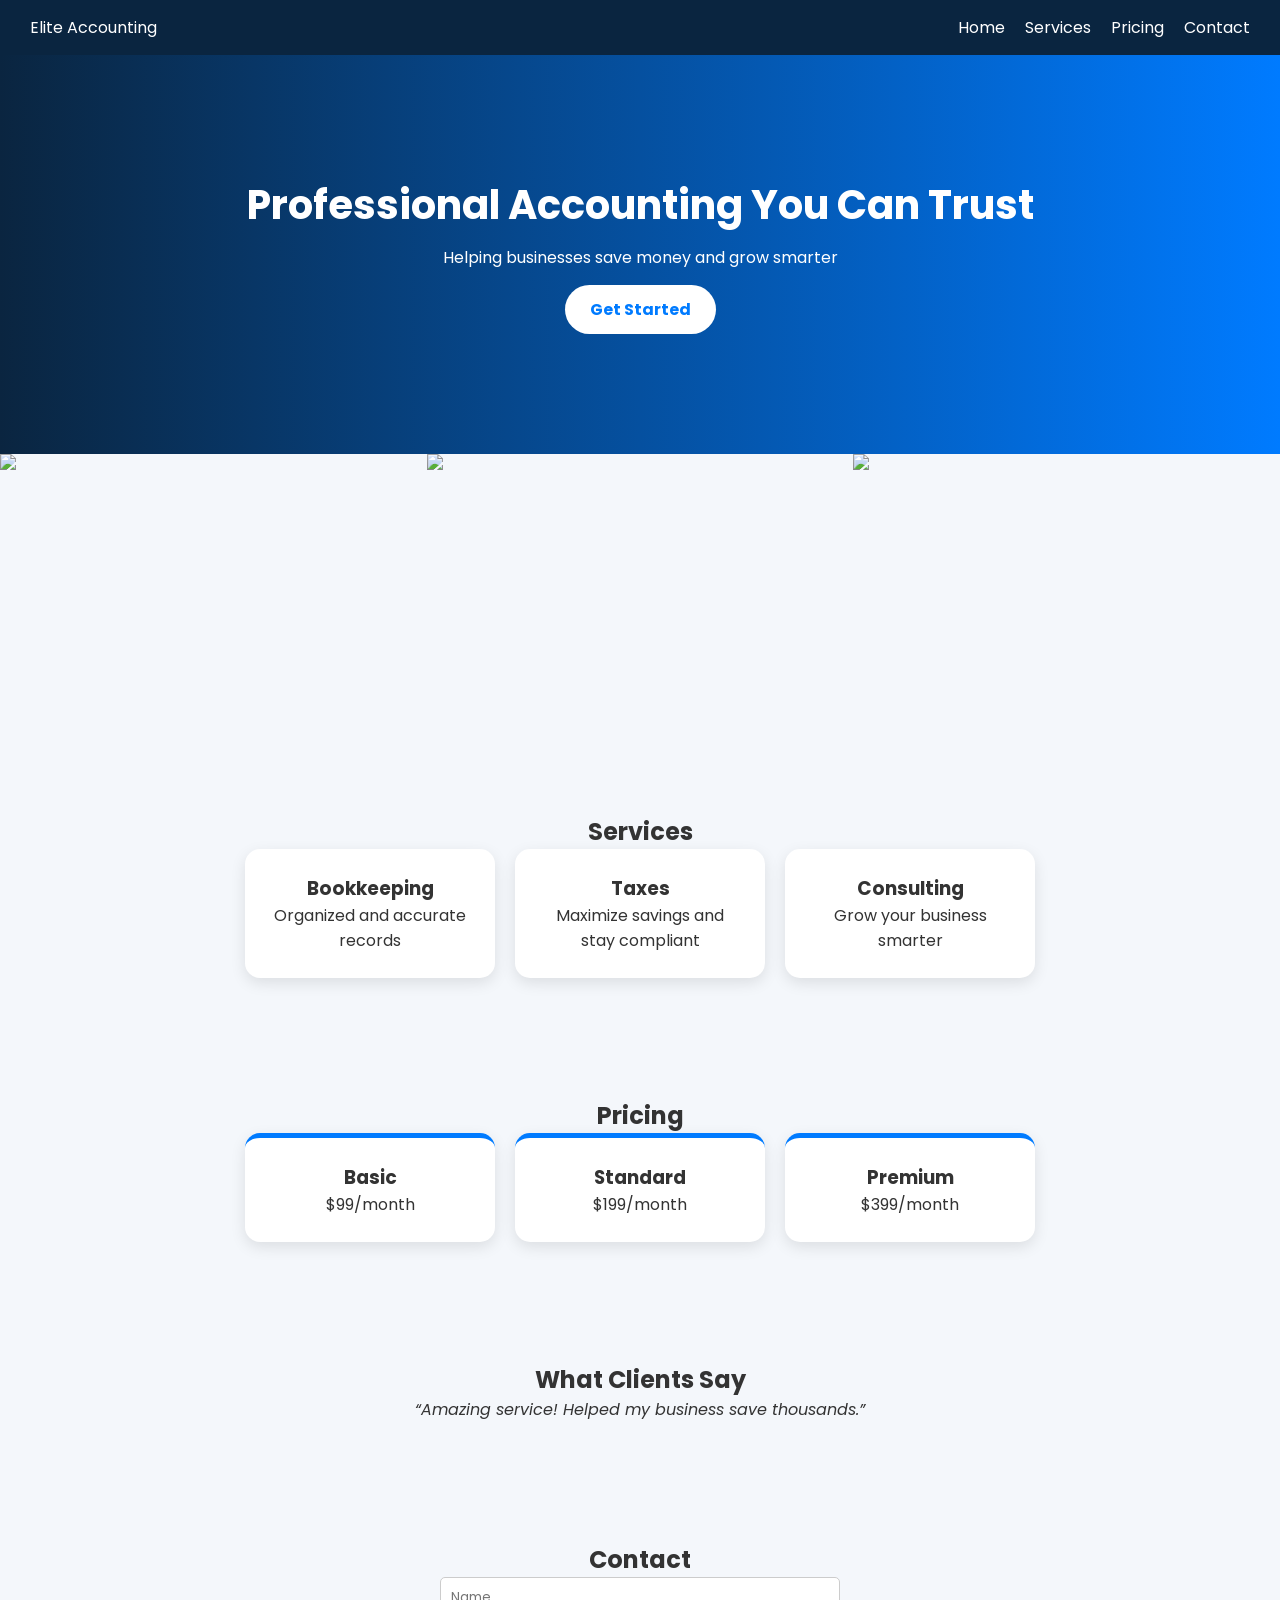
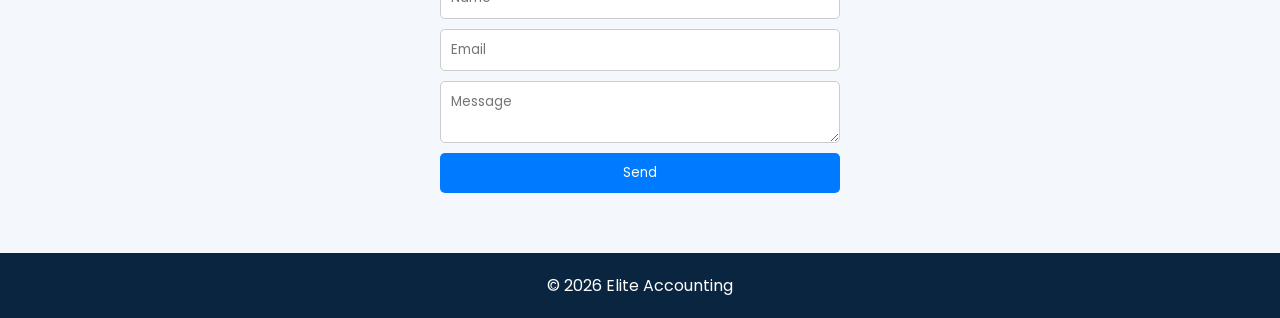
==== index.html @ b1a3c65c "Create index.html" ====
<!DOCTYPE html>
<html lang="en">
<head>
  <meta charset="UTF-8">
  <meta name="viewport" content="width=device-width, initial-scale=1.0">
  <title>Elite Accounting Solutions</title>
  <link href="https://fonts.googleapis.com/css2?family=Poppins:wght@300;500;700&display=swap" rel="stylesheet">
  <style>
    *{margin:0;padding:0;box-sizing:border-box;font-family:'Poppins',sans-serif}
    body{background:#f4f7fb;color:#333}

    /* NAV */
    .navbar{display:flex;justify-content:space-between;align-items:center;padding:15px 30px;background:#0a2540;color:#fff}
    .nav-links{display:flex;gap:20px;list-style:none}
    .nav-links a{color:#fff;text-decoration:none}
    .menu-toggle{display:none;font-size:24px;cursor:pointer}

    /* HERO */
    .hero{padding:120px 20px;text-align:center;background:linear-gradient(to right,#0a2540,#007bff);color:#fff}
    .hero h1{font-size:40px;margin-bottom:10px}
    .btn{display:inline-block;margin-top:15px;padding:12px 25px;background:#fff;color:#007bff;border-radius:25px;text-decoration:none;font-weight:bold}

    /* SLIDER */
    .slider{position:relative;max-width:100%;height:300px;overflow:hidden}
    .slides{display:flex;transition:0.5s}
    .slides img{width:100%;object-fit:cover}

    /* SECTIONS */
    section{padding:60px 20px;text-align:center}
    .grid{display:flex;gap:20px;justify-content:center;flex-wrap:wrap}
    .card{background:#fff;padding:25px;border-radius:15px;box-shadow:0 5px 15px rgba(0,0,0,0.1);width:250px}

    /* PRICING */
    .pricing .card{border-top:5px solid #007bff}

    /* TESTIMONIALS */
    .testimonial{max-width:600px;margin:auto;font-style:italic}

    /* CONTACT */
    form{max-width:400px;margin:auto;display:flex;flex-direction:column;gap:10px}
    input,textarea{padding:10px;border-radius:5px;border:1px solid #ccc}
    button{padding:10px;background:#007bff;color:#fff;border:none;border-radius:5px;cursor:pointer}

    footer{background:#0a2540;color:#fff;padding:20px;text-align:center}

    /* MOBILE */
    @media(max-width:768px){
      .nav-links{display:none;flex-direction:column;position:absolute;top:60px;right:0;background:#0a2540;width:200px}
      .nav-links.active{display:flex}
      .menu-toggle{display:block}
    }
  </style>
</head>
<body>

<nav class="navbar">
  <div>Elite Accounting</div>
  <div class="menu-toggle" id="menu-toggle">☰</div>
  <ul class="nav-links" id="nav-links">
    <li><a href="#">Home</a></li>
    <li><a href="#services">Services</a></li>
    <li><a href="#pricing">Pricing</a></li>
    <li><a href="#contact">Contact</a></li>
  </ul>
</nav>

<section class="hero">
  <h1>Professional Accounting You Can Trust</h1>
  <p>Helping businesses save money and grow smarter</p>
  <a href="#contact" class="btn">Get Started</a>
</section>

<div class="slider">
  <div class="slides" id="slides">
    <img src="https://images.unsplash.com/photo-1554224155-6726b3ff858f">
    <img src="https://images.unsplash.com/photo-1454165804606-c3d57bc86b40">
    <img src="https://images.unsplash.com/photo-1460925895917-afdab827c52f">
  </div>
</div>

<section id="services">
  <h2>Services</h2>
  <div class="grid">
    <div class="card"><h3>Bookkeeping</h3><p>Organized and accurate records</p></div>
    <div class="card"><h3>Taxes</h3><p>Maximize savings and stay compliant</p></div>
    <div class="card"><h3>Consulting</h3><p>Grow your business smarter</p></div>
  </div>
</section>

<section class="pricing" id="pricing">
  <h2>Pricing</h2>
  <div class="grid">
    <div class="card"><h3>Basic</h3><p>$99/month</p></div>
    <div class="card"><h3>Standard</h3><p>$199/month</p></div>
    <div class="card"><h3>Premium</h3><p>$399/month</p></div>
  </div>
</section>

<section>
  <h2>What Clients Say</h2>
  <p class="testimonial">“Amazing service! Helped my business save thousands.”</p>
</section>

<section id="contact">
  <h2>Contact</h2>
  <form>
    <input type="text" placeholder="Name" required>
    <input type="email" placeholder="Email" required>
    <textarea placeholder="Message"></textarea>
    <button>Send</button>
  </form>
</section>

<footer>
  <p>© 2026 Elite Accounting</p>
</footer>

<script>
const toggle=document.getElementById('menu-toggle');
const nav=document.getElementById('nav-links');
toggle.onclick=()=>nav.classList.toggle('active');

// AUTO SLIDER
let index=0;
const slides=document.getElementById('slides');
setInterval(()=>{
  index=(index+1)%3;
  slides.style.transform=`translateX(-${index*100}%)`;
},3000);
</script>

</body>
</html>
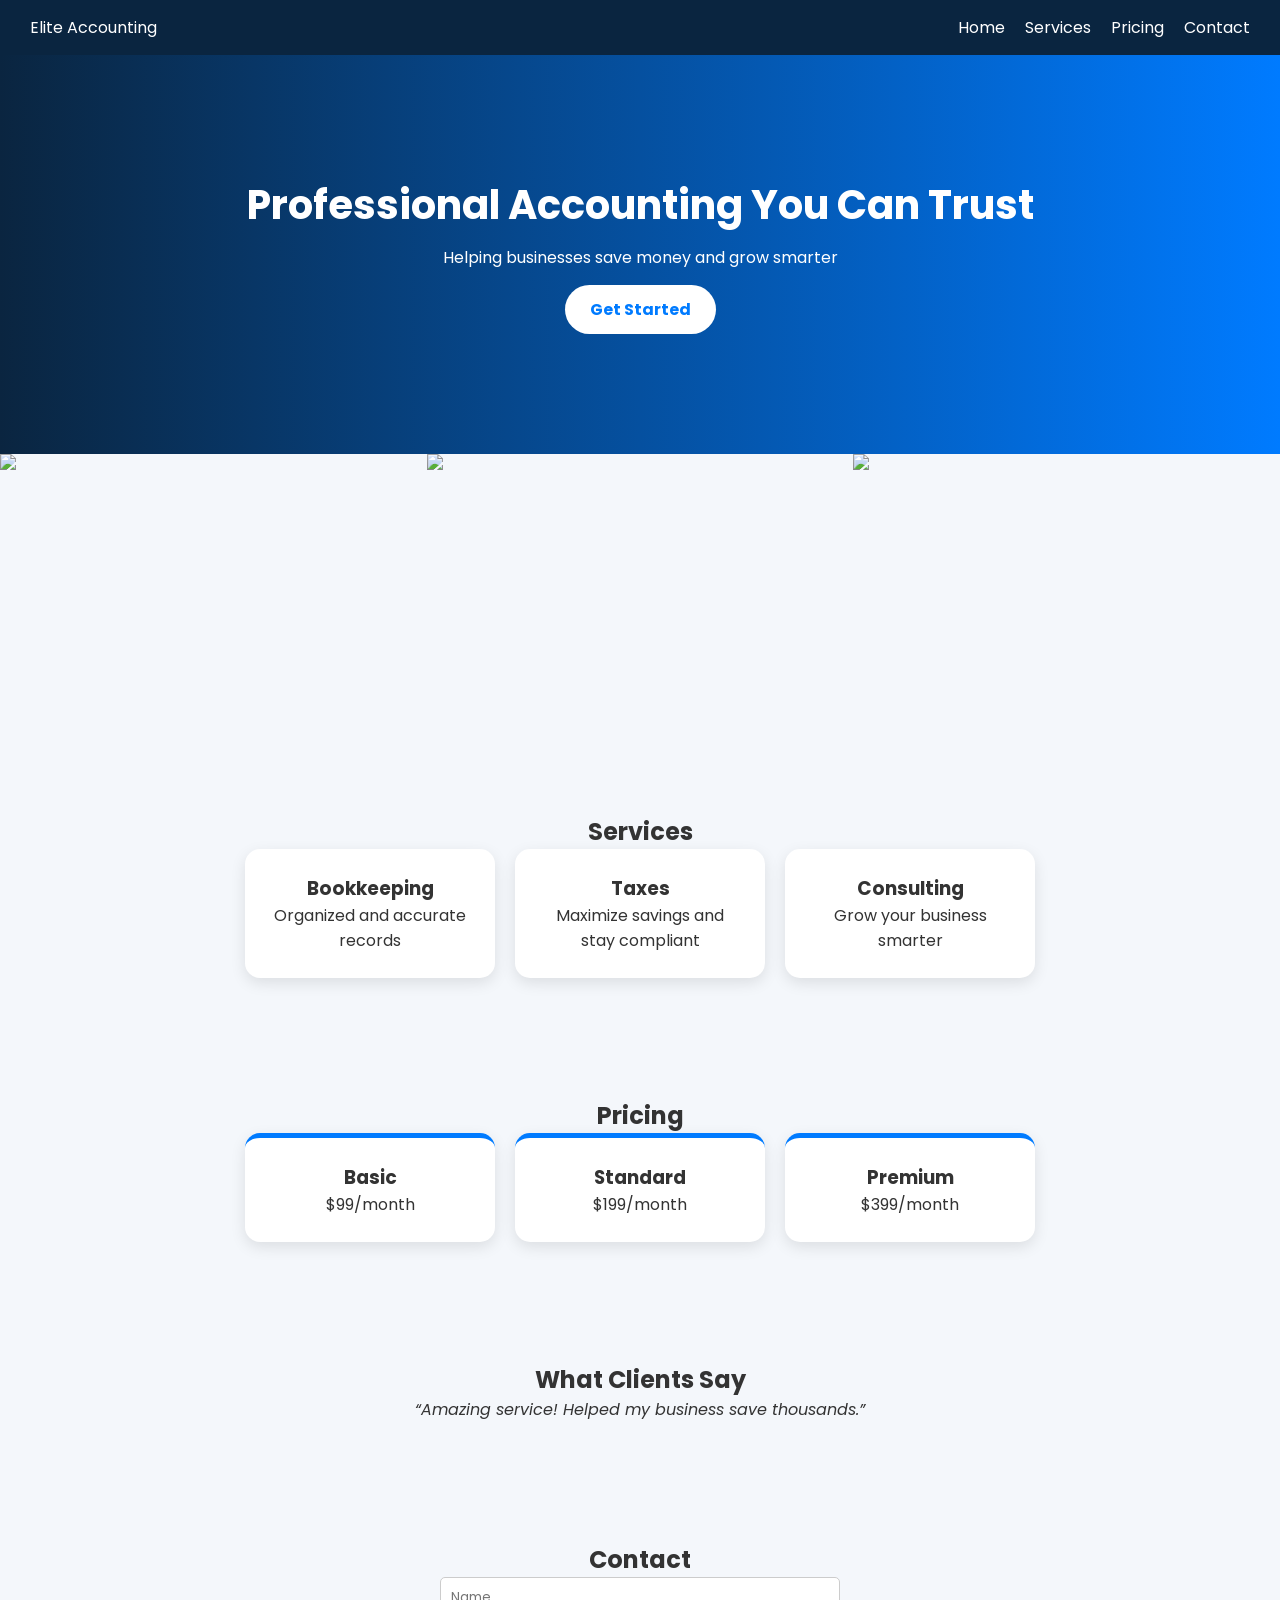
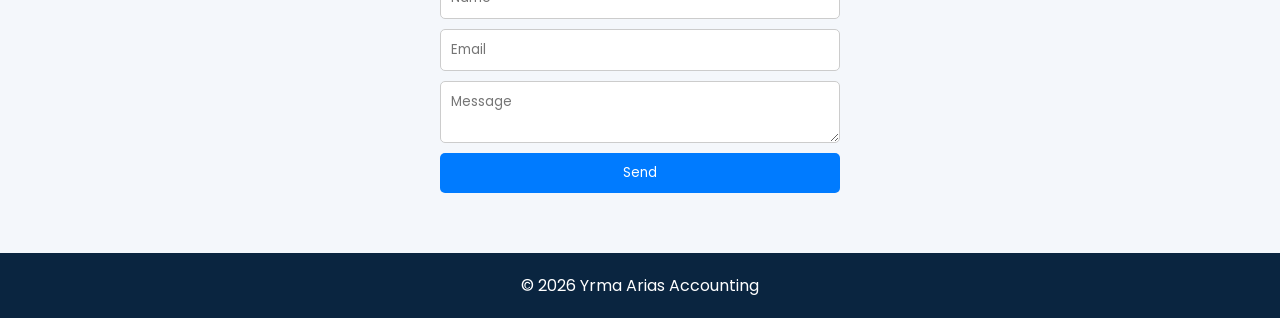
==== commit 7976cda7: "Update index.html" ====
--- a/index.html
+++ b/index.html
@@ -3,7 +3,7 @@
 <head>
   <meta charset="UTF-8">
   <meta name="viewport" content="width=device-width, initial-scale=1.0">
-  <title>Elite Accounting Solutions</title>
+  <title>Yrma Arias Accounting Solutions</title>
   <link href="https://fonts.googleapis.com/css2?family=Poppins:wght@300;500;700&display=swap" rel="stylesheet">
   <style>
     *{margin:0;padding:0;box-sizing:border-box;font-family:'Poppins',sans-serif}
@@ -112,7 +112,7 @@
 </section>
 
 <footer>
-  <p>© 2026 Elite Accounting</p>
+  <p>© 2026 Yrma Arias Accounting</p>
 </footer>
 
 <script>
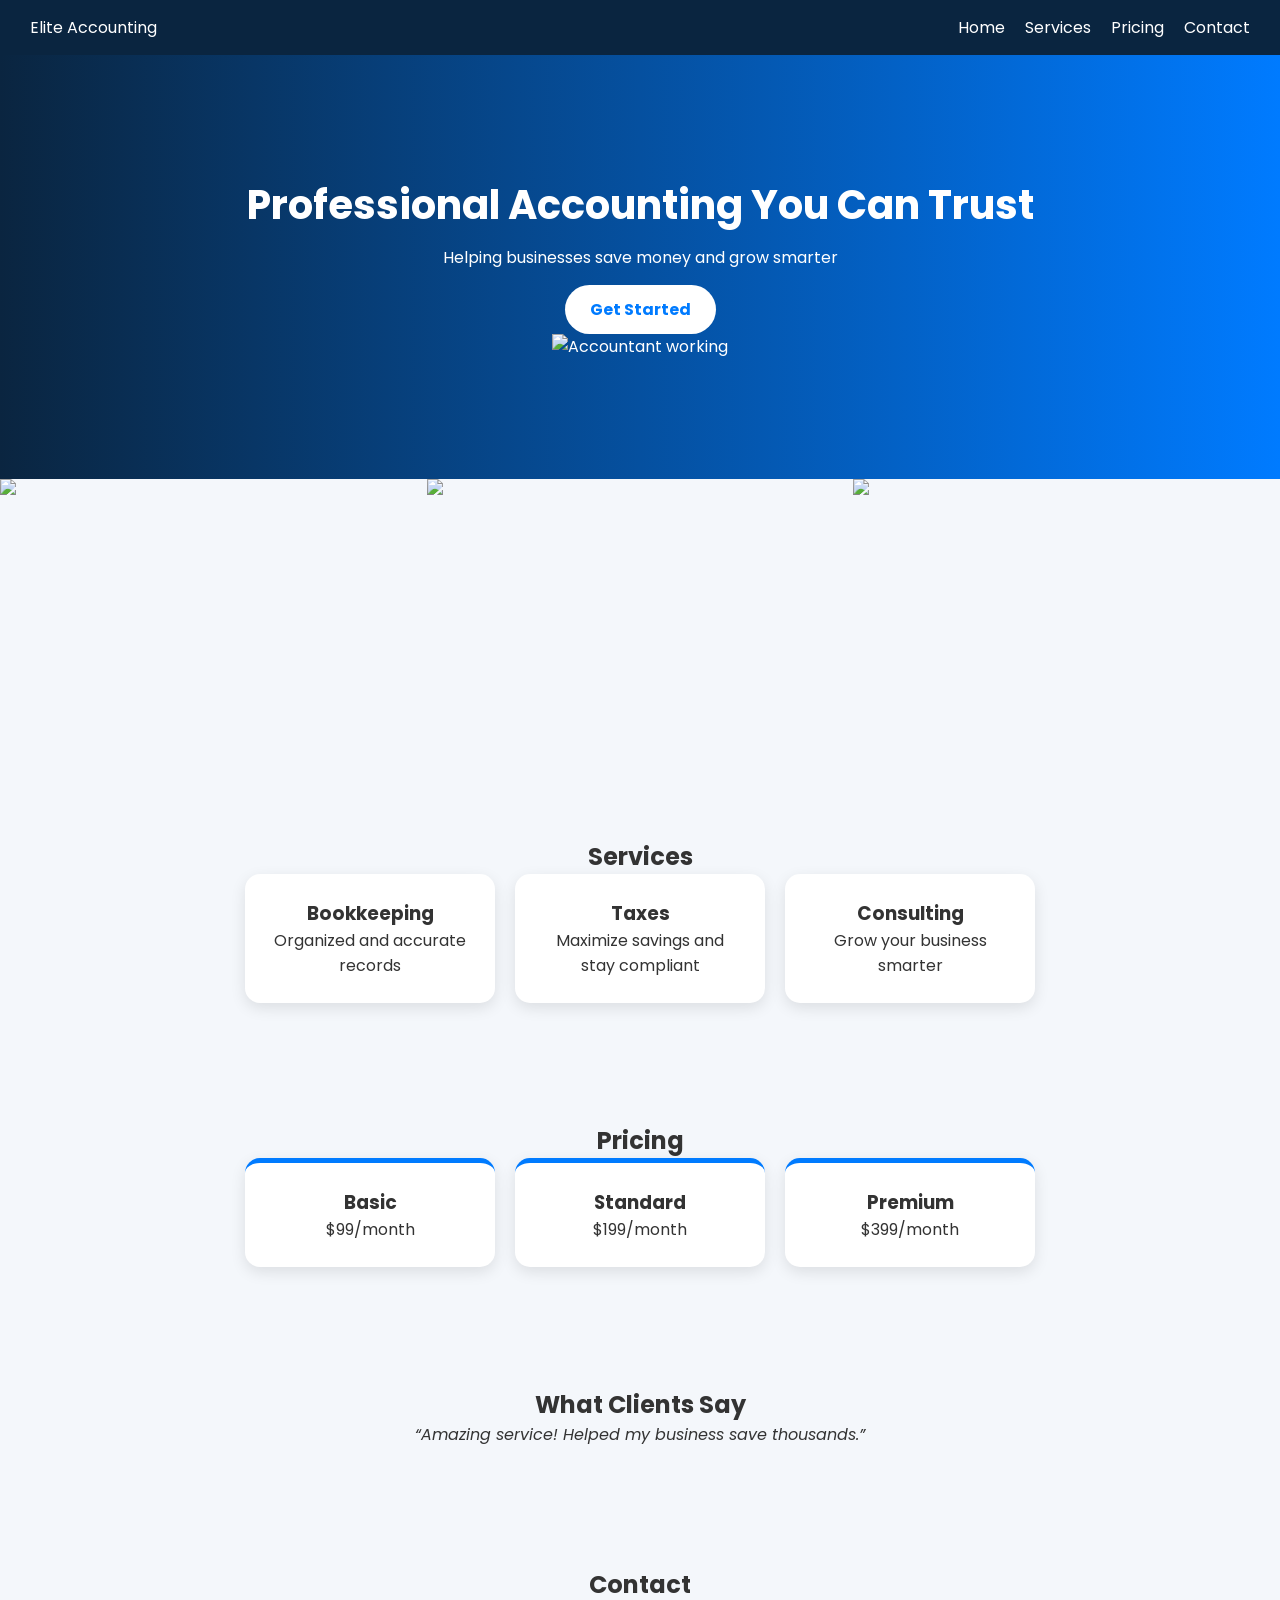
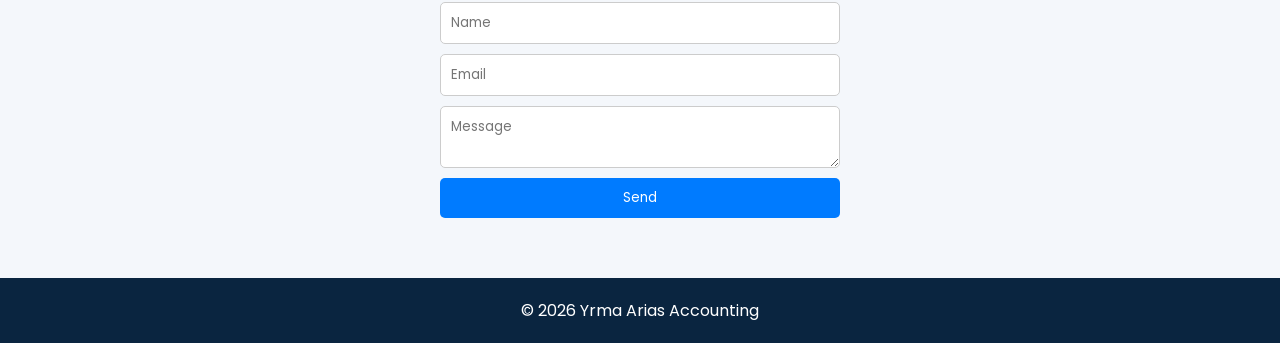
==== commit 7a8d1184: "Update index.html" ====
--- a/index.html
+++ b/index.html
@@ -65,9 +65,15 @@
 </nav>
 
 <section class="hero">
-  <h1>Professional Accounting You Can Trust</h1>
-  <p>Helping businesses save money and grow smarter</p>
-  <a href="#contact" class="btn">Get Started</a>
+  <div class="hero-content">
+    <h1>Professional Accounting You Can Trust</h1>
+    <p>Helping businesses save money and grow smarter</p>
+    <a href="#" class="btn">Get Started</a>
+  </div>
+
+  <div class="hero-image">
+    <img src="images/accountant.jpg" alt="Accountant working">
+  </div>
 </section>
 
 <div class="slider">
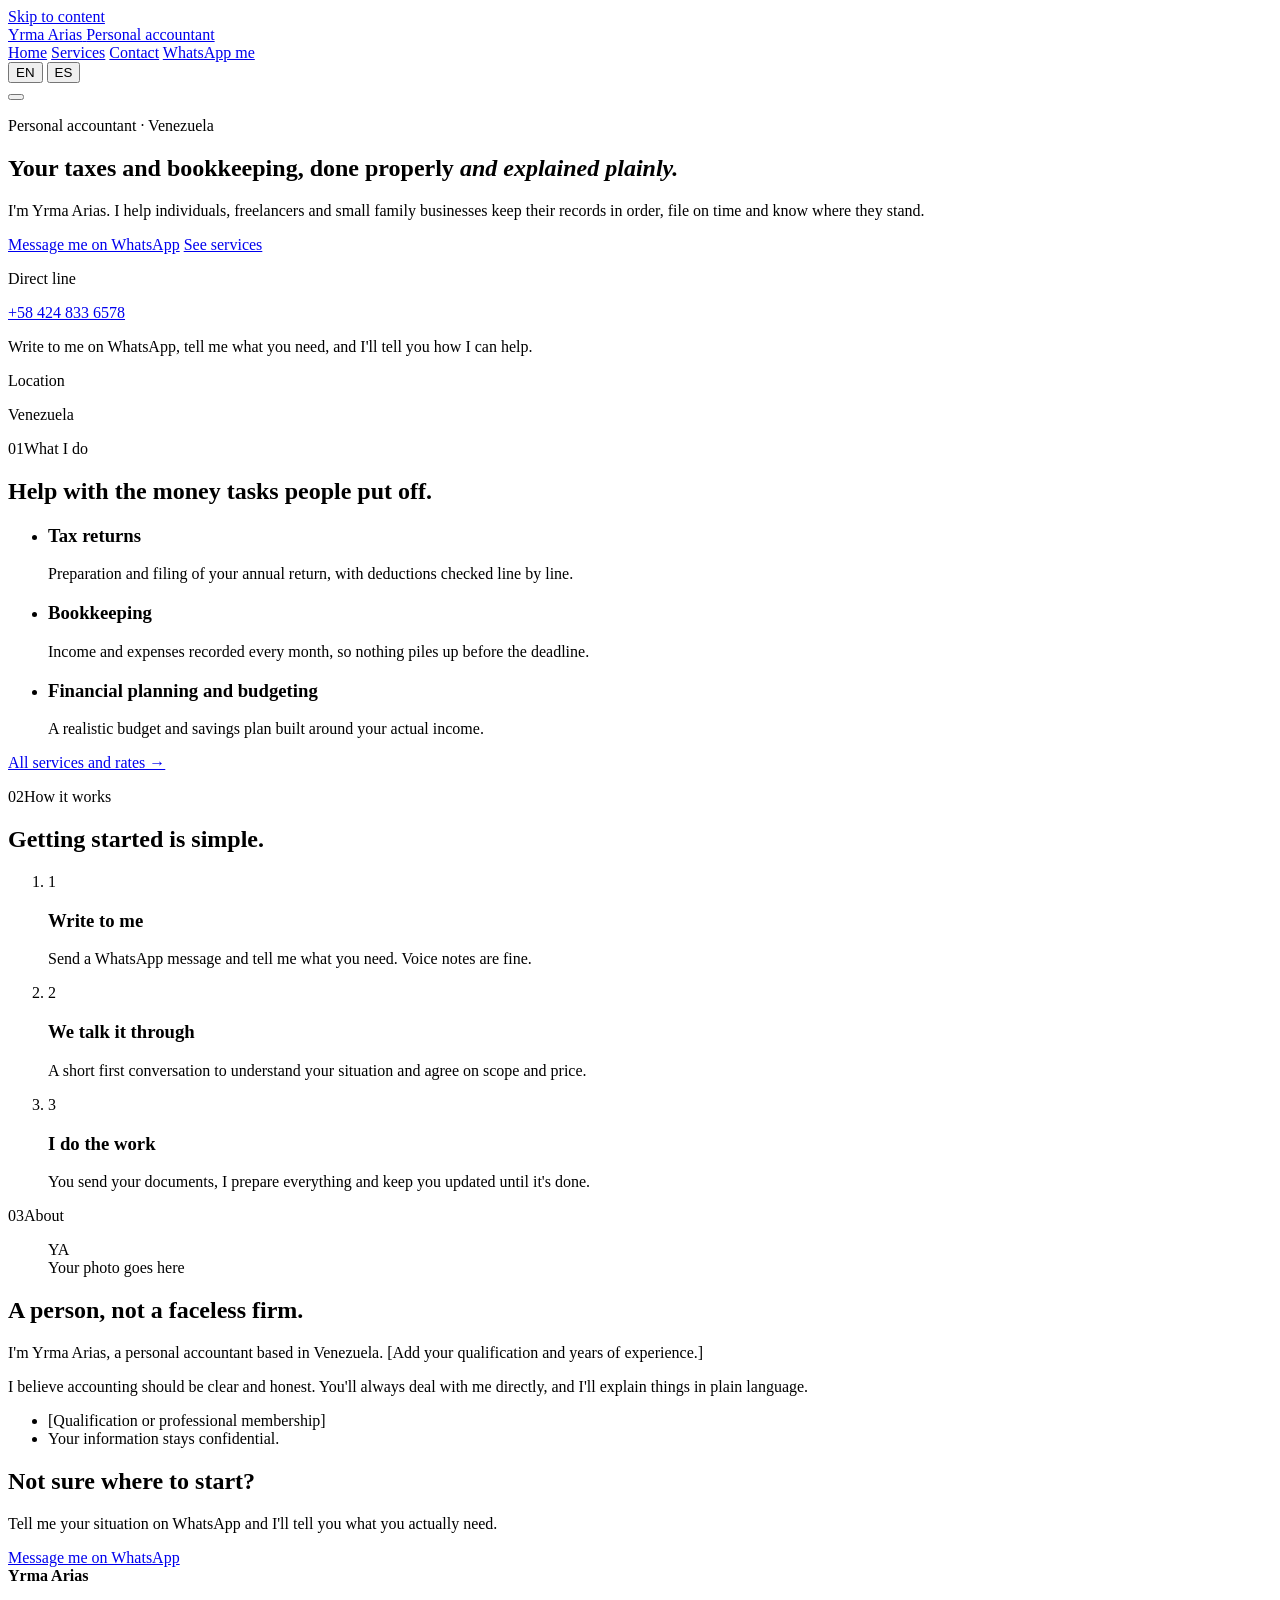
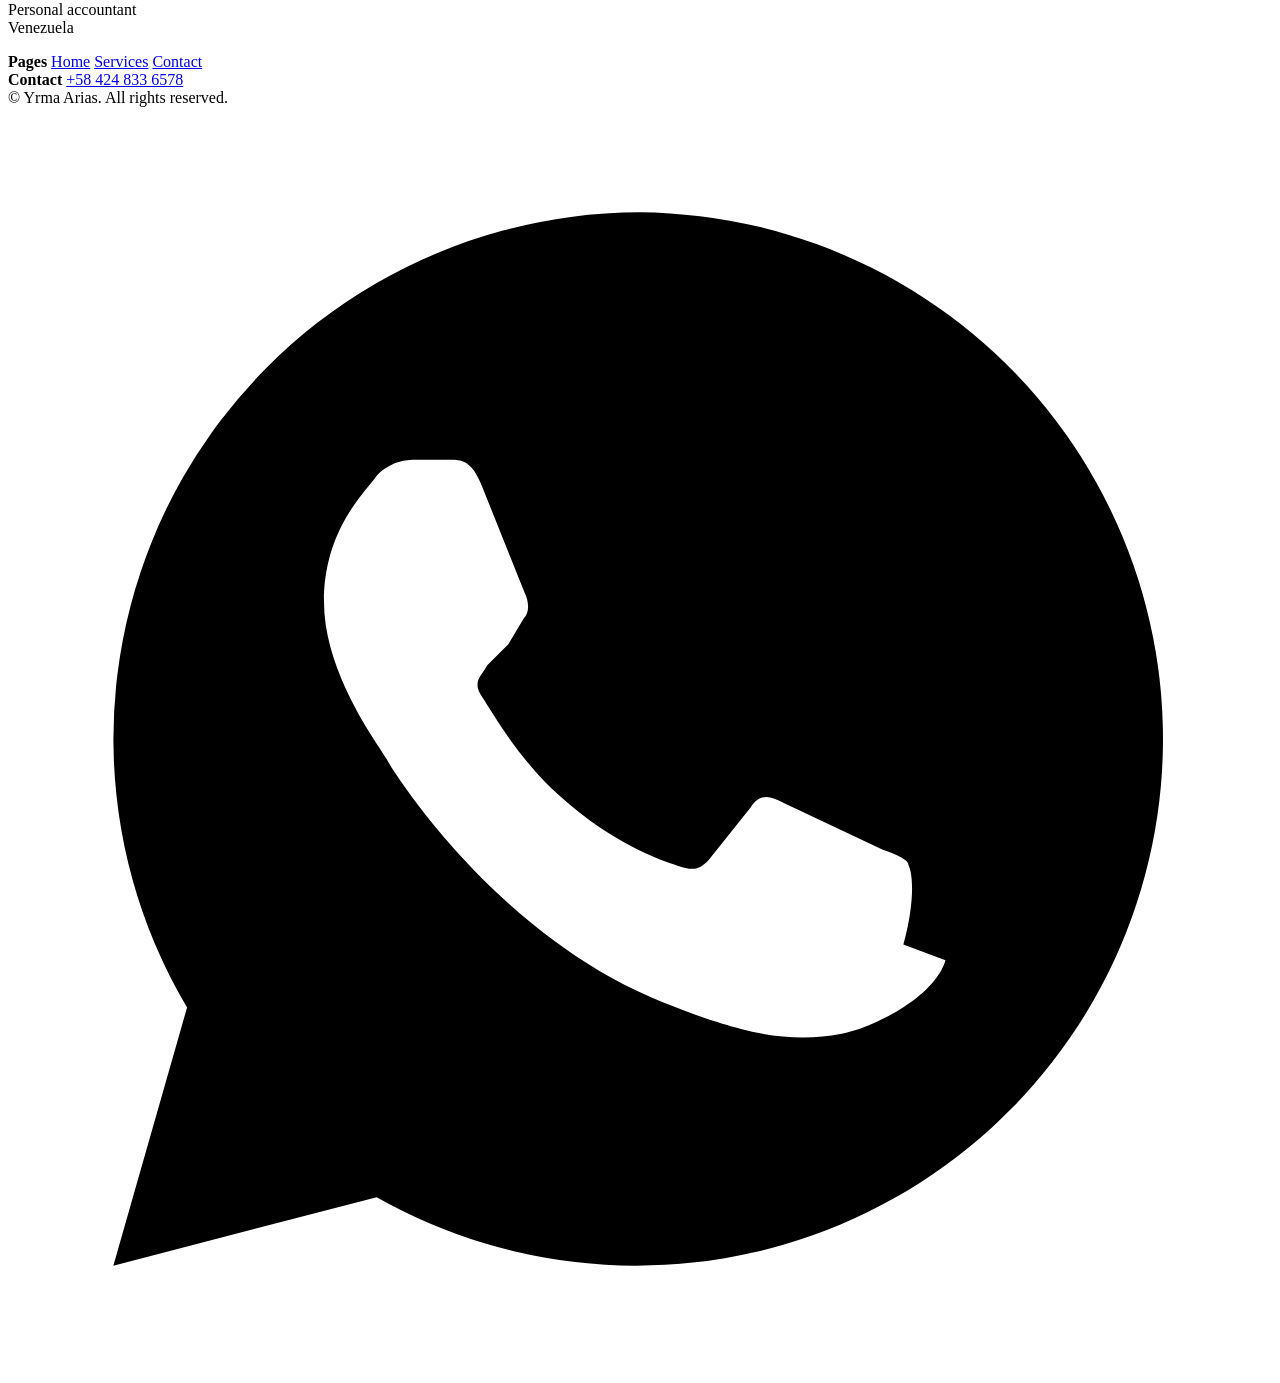
==== commit 2a47255d: "Revise index.html for SEO and accessibility enhancements Updated HTML structure, added metadata for " ====
--- a/index.html
+++ b/index.html
@@ -1,139 +1,179 @@
 <!DOCTYPE html>
 <html lang="en">
 <head>
-  <meta charset="UTF-8">
-  <meta name="viewport" content="width=device-width, initial-scale=1.0">
-  <title>Yrma Arias Accounting Solutions</title>
-  <link href="https://fonts.googleapis.com/css2?family=Poppins:wght@300;500;700&display=swap" rel="stylesheet">
-  <style>
-    *{margin:0;padding:0;box-sizing:border-box;font-family:'Poppins',sans-serif}
-    body{background:#f4f7fb;color:#333}
-
-    /* NAV */
-    .navbar{display:flex;justify-content:space-between;align-items:center;padding:15px 30px;background:#0a2540;color:#fff}
-    .nav-links{display:flex;gap:20px;list-style:none}
-    .nav-links a{color:#fff;text-decoration:none}
-    .menu-toggle{display:none;font-size:24px;cursor:pointer}
-
-    /* HERO */
-    .hero{padding:120px 20px;text-align:center;background:linear-gradient(to right,#0a2540,#007bff);color:#fff}
-    .hero h1{font-size:40px;margin-bottom:10px}
-    .btn{display:inline-block;margin-top:15px;padding:12px 25px;background:#fff;color:#007bff;border-radius:25px;text-decoration:none;font-weight:bold}
-
-    /* SLIDER */
-    .slider{position:relative;max-width:100%;height:300px;overflow:hidden}
-    .slides{display:flex;transition:0.5s}
-    .slides img{width:100%;object-fit:cover}
-
-    /* SECTIONS */
-    section{padding:60px 20px;text-align:center}
-    .grid{display:flex;gap:20px;justify-content:center;flex-wrap:wrap}
-    .card{background:#fff;padding:25px;border-radius:15px;box-shadow:0 5px 15px rgba(0,0,0,0.1);width:250px}
-
-    /* PRICING */
-    .pricing .card{border-top:5px solid #007bff}
-
-    /* TESTIMONIALS */
-    .testimonial{max-width:600px;margin:auto;font-style:italic}
-
-    /* CONTACT */
-    form{max-width:400px;margin:auto;display:flex;flex-direction:column;gap:10px}
-    input,textarea{padding:10px;border-radius:5px;border:1px solid #ccc}
-    button{padding:10px;background:#007bff;color:#fff;border:none;border-radius:5px;cursor:pointer}
-
-    footer{background:#0a2540;color:#fff;padding:20px;text-align:center}
-
-    /* MOBILE */
-    @media(max-width:768px){
-      .nav-links{display:none;flex-direction:column;position:absolute;top:60px;right:0;background:#0a2540;width:200px}
-      .nav-links.active{display:flex}
-      .menu-toggle{display:block}
-    }
-  </style>
+  <meta charset="UTF-8" />
+  <meta name="viewport" content="width=device-width, initial-scale=1" />
+  <title data-i18n="meta.home.title">Yrma Arias | Personal Accountant in Venezuela</title>
+  <meta name="description" data-i18n-attr="content:meta.home.desc" content="Personal accounting in Venezuela: tax returns, bookkeeping and financial planning. Message Yrma Arias on WhatsApp." />
+  <meta name="theme-color" content="#f5f0e6" />
+  <script>try{var l=localStorage.getItem("lang")||((navigator.language||"en").slice(0,2)==="es"?"es":"en");document.documentElement.lang=l;if(l==="es")document.documentElement.classList.add("t-wait")}catch(e){}</script>
+  <link rel="preconnect" href="https://fonts.googleapis.com" />
+  <link rel="preconnect" href="https://fonts.gstatic.com" crossorigin />
+  <link href="https://fonts.googleapis.com/css2?family=Hanken+Grotesk:wght@400;500;600&family=Newsreader:ital,opsz,wght@0,6..72,400;0,6..72,500;1,6..72,400&display=swap" rel="stylesheet" />
+  <link rel="stylesheet" href="styles.css" />
 </head>
 <body>
+  <a class="skip" href="#main" data-i18n="skip">Skip to content</a>
 
-<nav class="navbar">
-  <div>Elite Accounting</div>
-  <div class="menu-toggle" id="menu-toggle">☰</div>
-  <ul class="nav-links" id="nav-links">
-    <li><a href="#">Home</a></li>
-    <li><a href="#services">Services</a></li>
-    <li><a href="#pricing">Pricing</a></li>
-    <li><a href="#contact">Contact</a></li>
-  </ul>
-</nav>
+  <header class="site-header">
+    <div class="container nav">
+      <a href="index.html" class="logo">
+        <span class="logo-name">Yrma Arias</span>
+        <span class="logo-role" data-i18n="brand.role">Personal accountant</span>
+      </a>
+      <nav id="nav-menu" class="nav-menu" aria-label="Main navigation" data-i18n-attr="aria-label:nav.label">
+        <a href="index.html" aria-current="page" data-i18n="nav.home">Home</a>
+        <a href="services.html" data-i18n="nav.services">Services</a>
+        <a href="contact.html" data-i18n="nav.contact">Contact</a>
+        <a href="#" data-wa data-msg-key="msg.default" class="btn btn-wa btn-sm" data-i18n="nav.wa">WhatsApp me</a>
+      </nav>
+      <div class="lang" role="group" aria-label="Language" data-i18n-attr="aria-label:lang.label">
+        <button type="button" data-lang="en" lang="en" aria-label="English">EN</button>
+        <button type="button" data-lang="es" lang="es" aria-label="Español">ES</button>
+      </div>
+      <button class="nav-toggle" type="button" aria-label="Open menu" aria-expanded="false" aria-controls="nav-menu">
+        <span></span><span></span><span></span>
+      </button>
+    </div>
+  </header>
 
-<section class="hero">
-  <div class="hero-content">
-    <h1>Professional Accounting You Can Trust</h1>
-    <p>Helping businesses save money and grow smarter</p>
-    <a href="#" class="btn">Get Started</a>
-  </div>
+  <main id="main">
+    <!-- HERO -->
+    <section class="hero">
+      <div class="container hero-grid">
+        <div>
+          <p class="eyebrow" data-i18n="home.eyebrow">Personal accountant · Venezuela</p>
+          <h1 data-i18n-html="home.h1">Your taxes and bookkeeping, done properly <em>and explained plainly.</em></h1>
+          <p class="lead" data-i18n="home.lead">I'm Yrma Arias. I help individuals, freelancers and small family businesses keep their records in order, file on time and know where they stand.</p>
+          <div class="actions">
+            <a href="#" data-wa data-msg-key="msg.chat" class="btn btn-wa" data-i18n="btn.wa">Message me on WhatsApp</a>
+            <a href="services.html" class="btn btn-ghost" data-i18n="home.services">See services</a>
+          </div>
+        </div>
 
-  <div class="hero-image">
-    <img src="images/accountant.jpg" alt="Accountant working">
-  </div>
-</section>
+        <aside class="direct">
+          <p class="small-label" data-i18n="home.direct">Direct line</p>
+          <a href="#" data-wa data-phone-text class="direct-num">+58 424 833 6578</a>
+          <p data-i18n="home.direct.text">Write to me on WhatsApp, tell me what you need, and I'll tell you how I can help.</p>
+          <p class="small-label" data-i18n="home.loc">Location</p>
+          <p class="direct-loc">Venezuela</p>
+        </aside>
+      </div>
+    </section>
 
-<div class="slider">
-  <div class="slides" id="slides">
-    <img src="https://images.unsplash.com/photo-1554224155-6726b3ff858f">
-    <img src="https://images.unsplash.com/photo-1454165804606-c3d57bc86b40">
-    <img src="https://images.unsplash.com/photo-1460925895917-afdab827c52f">
-  </div>
-</div>
+    <!-- SERVICES -->
+    <section class="section">
+      <div class="container split">
+        <div class="label"><span class="n">01</span><span data-i18n="home.svc.eyebrow">What I do</span></div>
+        <div>
+          <h2 data-i18n="home.svc.h2">Help with the money tasks people put off.</h2>
+          <ul class="rows">
+            <li>
+              <h3 data-i18n="svc.tax.t">Tax returns</h3>
+              <p data-i18n="svc.tax.d">Preparation and filing of your annual return, with deductions checked line by line.</p>
+            </li>
+            <li>
+              <h3 data-i18n="svc.book.t">Bookkeeping</h3>
+              <p data-i18n="svc.book.d">Income and expenses recorded every month, so nothing piles up before the deadline.</p>
+            </li>
+            <li>
+              <h3 data-i18n="svc.plan.t">Financial planning and budgeting</h3>
+              <p data-i18n="svc.plan.d">A realistic budget and savings plan built around your actual income.</p>
+            </li>
+          </ul>
+          <p><a href="services.html" class="text-link" data-i18n="home.svc.all">All services and rates →</a></p>
+        </div>
+      </div>
+    </section>
 
-<section id="services">
-  <h2>Services</h2>
-  <div class="grid">
-    <div class="card"><h3>Bookkeeping</h3><p>Organized and accurate records</p></div>
-    <div class="card"><h3>Taxes</h3><p>Maximize savings and stay compliant</p></div>
-    <div class="card"><h3>Consulting</h3><p>Grow your business smarter</p></div>
-  </div>
-</section>
+    <!-- HOW IT WORKS -->
+    <section class="section tint">
+      <div class="container split">
+        <div class="label"><span class="n">02</span><span data-i18n="how.eyebrow">How it works</span></div>
+        <div>
+          <h2 data-i18n="how.h2">Getting started is simple.</h2>
+          <ol class="steps">
+            <li>
+              <span class="stepn">1</span>
+              <h3 data-i18n="how.s1.t">Write to me</h3>
+              <p data-i18n="how.s1.d">Send a WhatsApp message and tell me what you need. Voice notes are fine.</p>
+            </li>
+            <li>
+              <span class="stepn">2</span>
+              <h3 data-i18n="how.s2.t">We talk it through</h3>
+              <p data-i18n="how.s2.d">A short first conversation to understand your situation and agree on scope and price.</p>
+            </li>
+            <li>
+              <span class="stepn">3</span>
+              <h3 data-i18n="how.s3.t">I do the work</h3>
+              <p data-i18n="how.s3.d">You send your documents, I prepare everything and keep you updated until it's done.</p>
+            </li>
+          </ol>
+        </div>
+      </div>
+    </section>
 
-<section class="pricing" id="pricing">
-  <h2>Pricing</h2>
-  <div class="grid">
-    <div class="card"><h3>Basic</h3><p>$99/month</p></div>
-    <div class="card"><h3>Standard</h3><p>$199/month</p></div>
-    <div class="card"><h3>Premium</h3><p>$399/month</p></div>
-  </div>
-</section>
+    <!-- ABOUT -->
+    <section class="section">
+      <div class="container split">
+        <div class="label"><span class="n">03</span><span data-i18n="about.eyebrow">About</span></div>
+        <div class="about">
+          <!-- To use a real photo, replace this <figure> with: <img class="about-photo" src="yrma.jpg" alt="Yrma Arias"> -->
+          <figure class="about-photo" aria-label="Photo placeholder">
+            <span class="initials">YA</span>
+            <figcaption data-i18n="about.photo">Your photo goes here</figcaption>
+          </figure>
+          <div>
+            <h2 data-i18n="about.h2">A person, not a faceless firm.</h2>
+            <p data-i18n-html="about.p1">I'm Yrma Arias, a personal accountant based in Venezuela. <span class="todo">[Add your qualification and years of experience.]</span></p>
+            <p data-i18n="about.p2">I believe accounting should be clear and honest. You'll always deal with me directly, and I'll explain things in plain language.</p>
+            <ul class="dash">
+              <li data-i18n-html="about.li1"><span class="todo">[Qualification or professional membership]</span></li>
+              <li data-i18n="about.li2">Your information stays confidential.</li>
+            </ul>
+          </div>
+        </div>
+      </div>
+    </section>
 
-<section>
-  <h2>What Clients Say</h2>
-  <p class="testimonial">“Amazing service! Helped my business save thousands.”</p>
-</section>
+    <!-- CTA -->
+    <section class="cta">
+      <div class="container cta-inner">
+        <div>
+          <h2 data-i18n="cta.h2">Not sure where to start?</h2>
+          <p data-i18n="cta.p">Tell me your situation on WhatsApp and I'll tell you what you actually need.</p>
+        </div>
+        <a href="#" data-wa data-msg-key="msg.chat" class="btn btn-wa btn-lg" data-i18n="btn.wa">Message me on WhatsApp</a>
+      </div>
+    </section>
+  </main>
 
-<section id="contact">
-  <h2>Contact</h2>
-  <form>
-    <input type="text" placeholder="Name" required>
-    <input type="email" placeholder="Email" required>
-    <textarea placeholder="Message"></textarea>
-    <button>Send</button>
-  </form>
-</section>
+  <footer class="site-footer">
+    <div class="container footer-grid">
+      <div>
+        <strong>Yrma Arias</strong>
+        <p><span data-i18n="brand.role">Personal accountant</span><br />Venezuela</p>
+      </div>
+      <div class="footer-links">
+        <strong data-i18n="footer.pages">Pages</strong>
+        <a href="index.html" data-i18n="nav.home">Home</a>
+        <a href="services.html" data-i18n="nav.services">Services</a>
+        <a href="contact.html" data-i18n="nav.contact">Contact</a>
+      </div>
+      <div class="footer-links">
+        <strong data-i18n="footer.contact">Contact</strong>
+        <a href="#" data-wa data-phone-text>+58 424 833 6578</a>
+        <a href="#" data-email-link></a>
+      </div>
+    </div>
+    <div class="container copy">© <span id="year"></span> Yrma Arias. <span data-i18n="footer.rights">All rights reserved.</span></div>
+  </footer>
 
-<footer>
-  <p>© 2026 Yrma Arias Accounting</p>
-</footer>
+  <a href="#" data-wa data-msg-key="msg.default" class="wa-float" aria-label="Chat on WhatsApp" data-i18n-attr="aria-label:wa.float">
+    <svg viewBox="0 0 24 24" aria-hidden="true"><path fill-rule="evenodd" d="M12 2a10 10 0 0 0-8.6 15.1L2 22l5-1.3A10 10 0 1 0 12 2Zm5.8 14.2c-.2.7-1.4 1.3-2 1.4-.5.1-1.2.1-1.9-.1-.4-.1-1-.3-1.7-.6-3-1.3-4.9-4.3-5-4.5-.1-.2-1.2-1.6-1.2-3s.8-2.1 1-2.4c.3-.3.6-.3.8-.3h.6c.2 0 .4 0 .6.5l.8 2c.1.2.1.4 0 .5l-.3.5-.4.4c-.1.2-.3.3-.1.6.2.3.7 1.2 1.5 1.9 1 .9 1.9 1.2 2.2 1.3.3.1.4.1.6-.1l.8-1c.2-.3.4-.2.6-.1l1.9.9c.3.1.5.2.5.3.1.2.1.8-.1 1.5Z"/></svg>
+  </a>
 
-<script>
-const toggle=document.getElementById('menu-toggle');
-const nav=document.getElementById('nav-links');
-toggle.onclick=()=>nav.classList.toggle('active');
-
-// AUTO SLIDER
-let index=0;
-const slides=document.getElementById('slides');
-setInterval(()=>{
-  index=(index+1)%3;
-  slides.style.transform=`translateX(-${index*100}%)`;
-},3000);
-</script>
-
+  <script src="i18n.js"></script>
+  <script src="script.js"></script>
 </body>
 </html>
